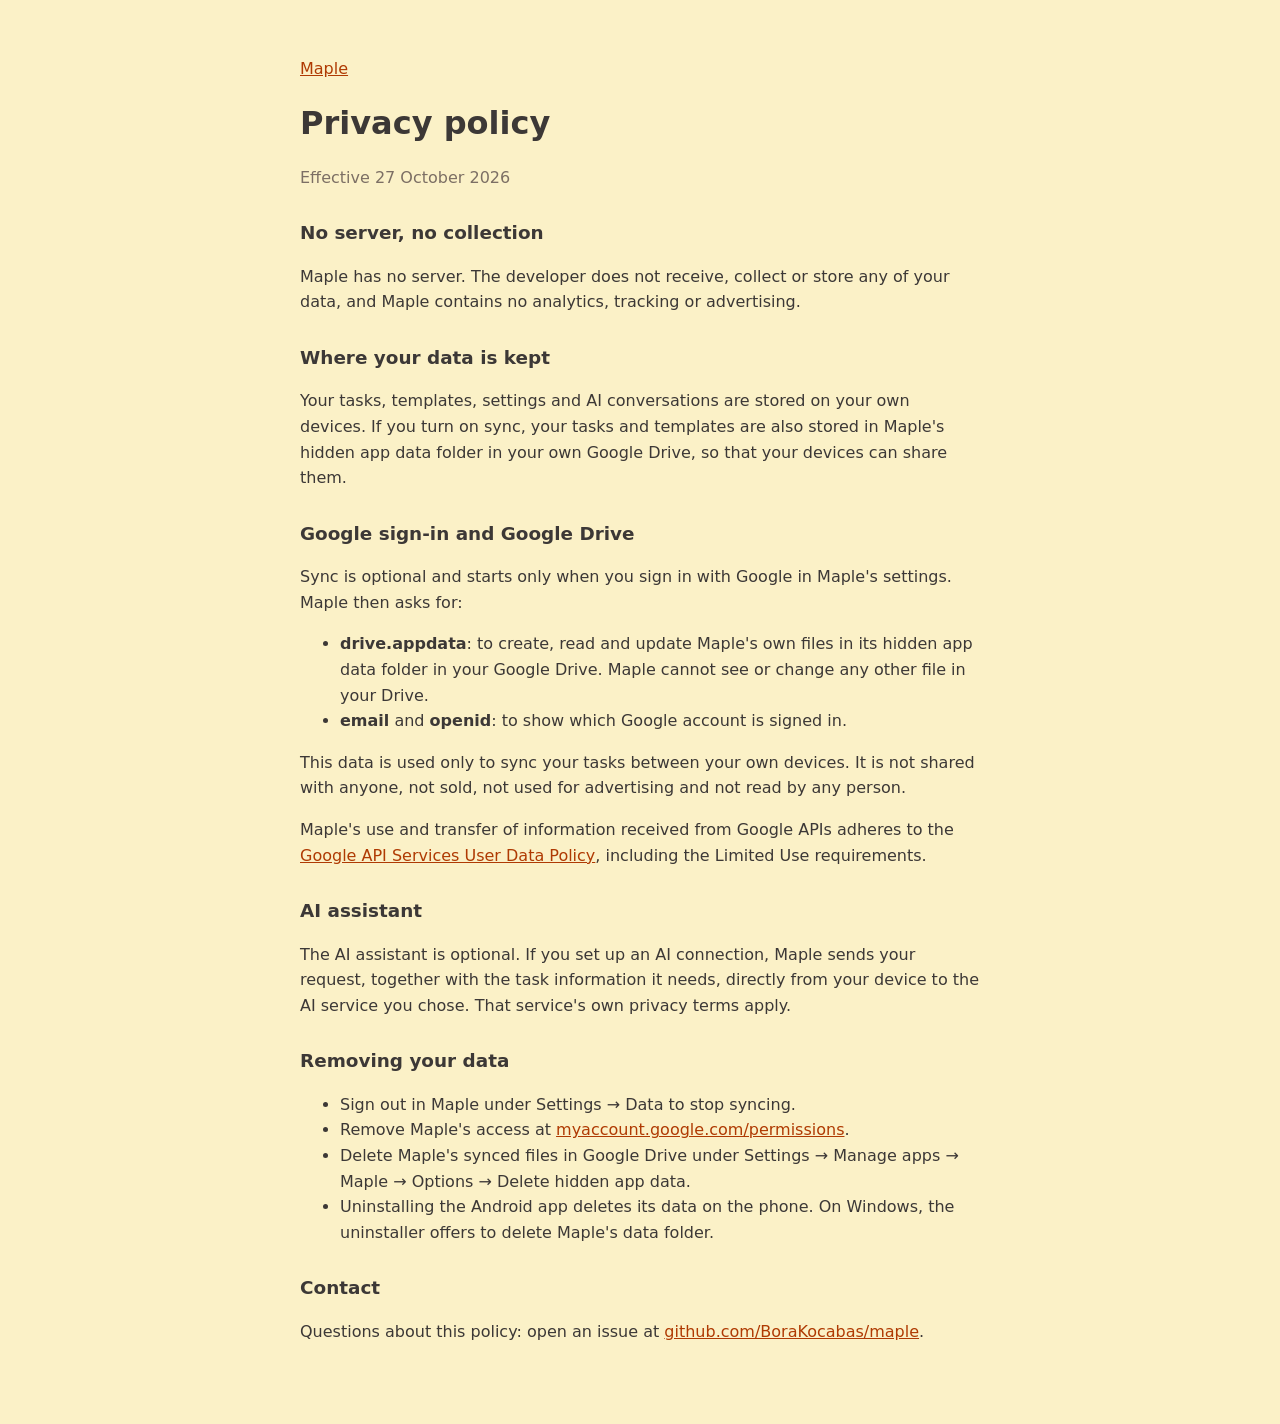
==== privacy.html @ 5adbca11 "Maple home page and privacy policy" ====
<!doctype html>
<html lang="en">
<head>
  <meta charset="utf-8">
  <meta name="viewport" content="width=device-width, initial-scale=1">
  <title>Maple privacy policy</title>
  <link rel="stylesheet" href="style.css">
</head>
<body>
  <main>
    <p><a href="./">Maple</a></p>
    <h1>Privacy policy</h1>
    <p class="muted">Effective 27 October 2026</p>

    <h2>No server, no collection</h2>
    <p>Maple has no server. The developer does not receive, collect or store any of your data, and Maple contains no analytics, tracking or advertising.</p>

    <h2>Where your data is kept</h2>
    <p>Your tasks, templates, settings and AI conversations are stored on your own devices. If you turn on sync, your tasks and templates are also stored in Maple's hidden app data folder in your own Google Drive, so that your devices can share them.</p>

    <h2>Google sign-in and Google Drive</h2>
    <p>Sync is optional and starts only when you sign in with Google in Maple's settings. Maple then asks for:</p>
    <ul>
      <li><strong>drive.appdata</strong>: to create, read and update Maple's own files in its hidden app data folder in your Google Drive. Maple cannot see or change any other file in your Drive.</li>
      <li><strong>email</strong> and <strong>openid</strong>: to show which Google account is signed in.</li>
    </ul>
    <p>This data is used only to sync your tasks between your own devices. It is not shared with anyone, not sold, not used for advertising and not read by any person.</p>
    <p>Maple's use and transfer of information received from Google APIs adheres to the <a href="https://developers.google.com/terms/api-services-user-data-policy">Google API Services User Data Policy</a>, including the Limited Use requirements.</p>

    <h2>AI assistant</h2>
    <p>The AI assistant is optional. If you set up an AI connection, Maple sends your request, together with the task information it needs, directly from your device to the AI service you chose. That service's own privacy terms apply.</p>

    <h2>Removing your data</h2>
    <ul>
      <li>Sign out in Maple under Settings → Data to stop syncing.</li>
      <li>Remove Maple's access at <a href="https://myaccount.google.com/permissions">myaccount.google.com/permissions</a>.</li>
      <li>Delete Maple's synced files in Google Drive under Settings → Manage apps → Maple → Options → Delete hidden app data.</li>
      <li>Uninstalling the Android app deletes its data on the phone. On Windows, the uninstaller offers to delete Maple's data folder.</li>
    </ul>

    <h2>Contact</h2>
    <p>Questions about this policy: open an issue at <a href="https://github.com/BoraKocabas/maple/issues">github.com/BoraKocabas/maple</a>.</p>
  </main>
</body>
</html>
---- style.css ----
:root {
  --bg: #fbf1c7;
  --text: #3c3836;
  --muted: #7c6f64;
  --accent: #af3a03;
}
@media (prefers-color-scheme: dark) {
  :root {
    --bg: #282828;
    --text: #ebdbb2;
    --muted: #a89984;
    --accent: #fe8019;
  }
}
body {
  margin: 0;
  background: var(--bg);
  color: var(--text);
  font: 16px/1.6 system-ui, -apple-system, "Segoe UI", sans-serif;
}
main {
  max-width: 680px;
  margin: 0 auto;
  padding: 40px 16px 64px;
}
h1 {
  margin: 0 0 12px;
}
h2 {
  margin: 28px 0 8px;
  font-size: 1.15em;
}
a {
  color: var(--accent);
}
.muted {
  color: var(--muted);
}
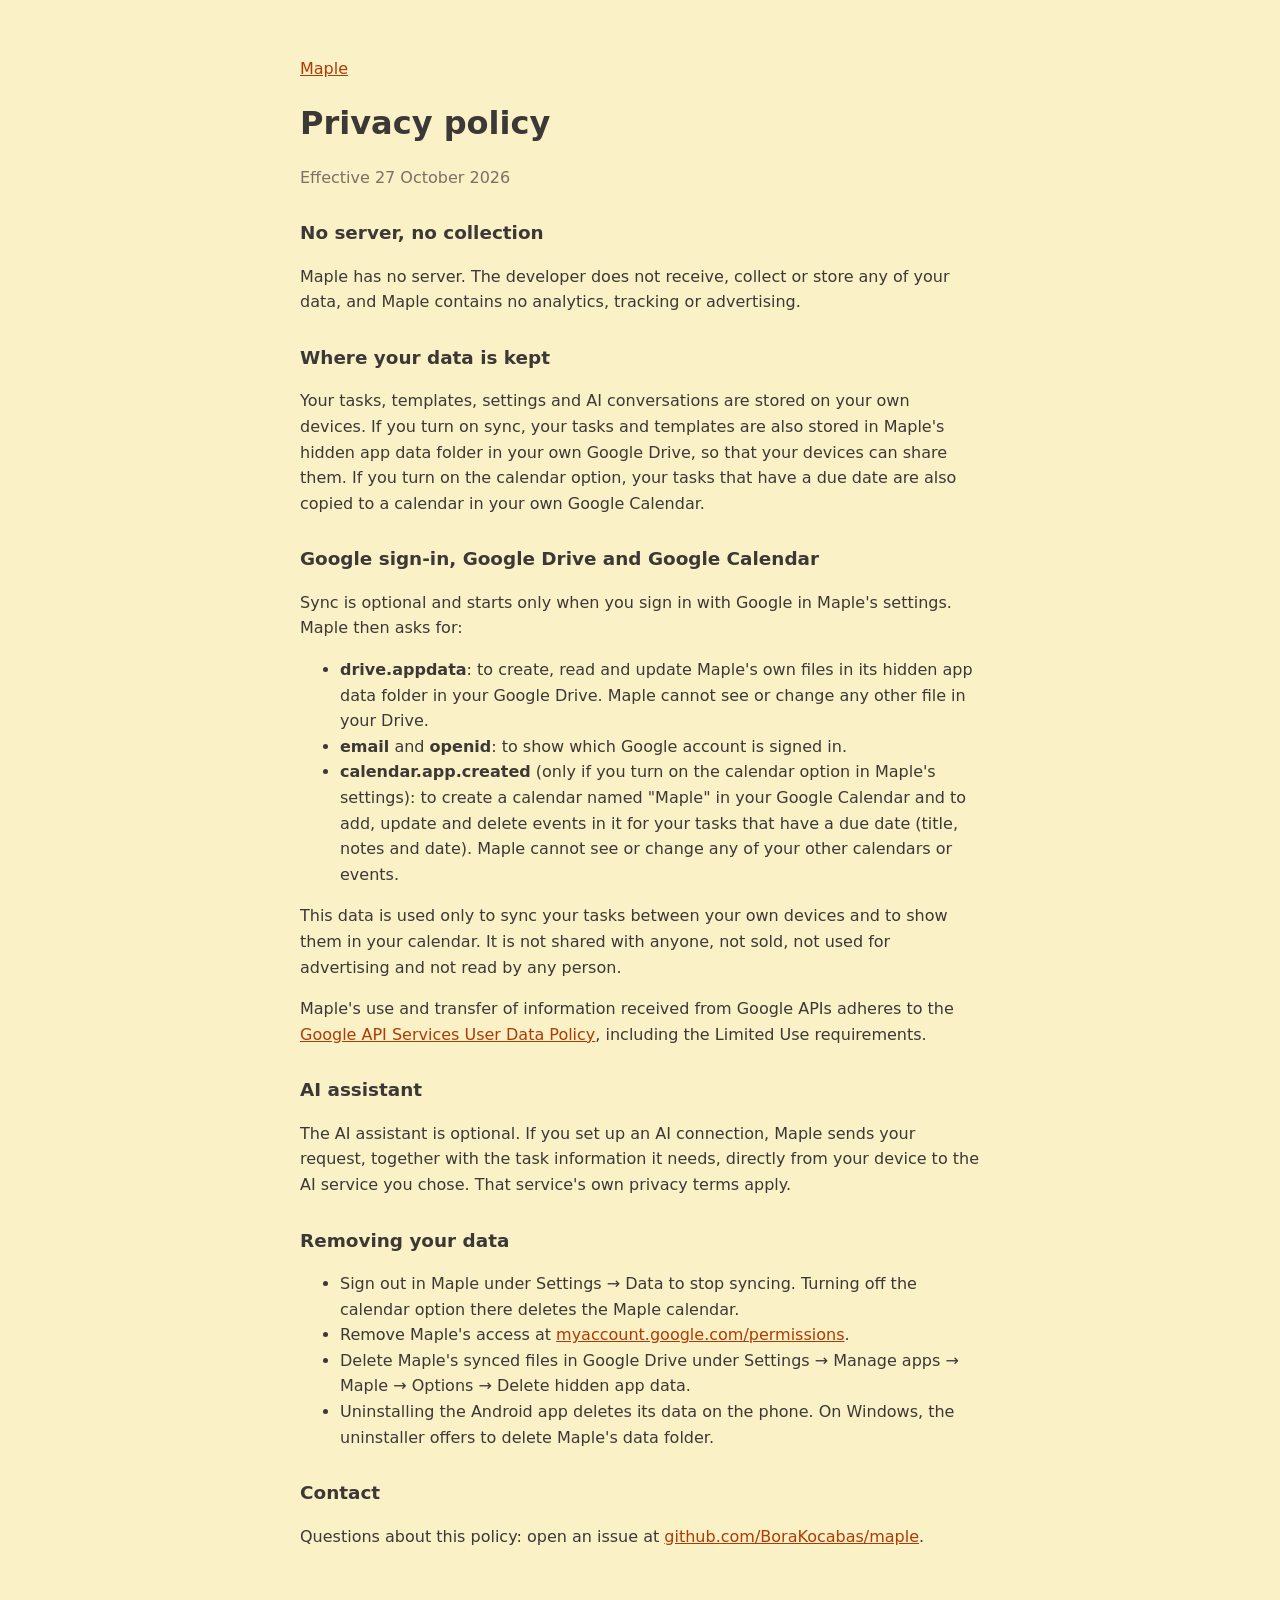
==== commit ab30b776: "Privacy policy: optional Google Calendar copy" ====
--- a/privacy.html
+++ b/privacy.html
@@ -16,15 +16,16 @@
     <p>Maple has no server. The developer does not receive, collect or store any of your data, and Maple contains no analytics, tracking or advertising.</p>
 
     <h2>Where your data is kept</h2>
-    <p>Your tasks, templates, settings and AI conversations are stored on your own devices. If you turn on sync, your tasks and templates are also stored in Maple's hidden app data folder in your own Google Drive, so that your devices can share them.</p>
+    <p>Your tasks, templates, settings and AI conversations are stored on your own devices. If you turn on sync, your tasks and templates are also stored in Maple's hidden app data folder in your own Google Drive, so that your devices can share them. If you turn on the calendar option, your tasks that have a due date are also copied to a calendar in your own Google Calendar.</p>
 
-    <h2>Google sign-in and Google Drive</h2>
+    <h2>Google sign-in, Google Drive and Google Calendar</h2>
     <p>Sync is optional and starts only when you sign in with Google in Maple's settings. Maple then asks for:</p>
     <ul>
       <li><strong>drive.appdata</strong>: to create, read and update Maple's own files in its hidden app data folder in your Google Drive. Maple cannot see or change any other file in your Drive.</li>
       <li><strong>email</strong> and <strong>openid</strong>: to show which Google account is signed in.</li>
+      <li><strong>calendar.app.created</strong> (only if you turn on the calendar option in Maple's settings): to create a calendar named "Maple" in your Google Calendar and to add, update and delete events in it for your tasks that have a due date (title, notes and date). Maple cannot see or change any of your other calendars or events.</li>
     </ul>
-    <p>This data is used only to sync your tasks between your own devices. It is not shared with anyone, not sold, not used for advertising and not read by any person.</p>
+    <p>This data is used only to sync your tasks between your own devices and to show them in your calendar. It is not shared with anyone, not sold, not used for advertising and not read by any person.</p>
     <p>Maple's use and transfer of information received from Google APIs adheres to the <a href="https://developers.google.com/terms/api-services-user-data-policy">Google API Services User Data Policy</a>, including the Limited Use requirements.</p>
 
     <h2>AI assistant</h2>
@@ -32,7 +33,7 @@
 
     <h2>Removing your data</h2>
     <ul>
-      <li>Sign out in Maple under Settings → Data to stop syncing.</li>
+      <li>Sign out in Maple under Settings → Data to stop syncing. Turning off the calendar option there deletes the Maple calendar.</li>
       <li>Remove Maple's access at <a href="https://myaccount.google.com/permissions">myaccount.google.com/permissions</a>.</li>
       <li>Delete Maple's synced files in Google Drive under Settings → Manage apps → Maple → Options → Delete hidden app data.</li>
       <li>Uninstalling the Android app deletes its data on the phone. On Windows, the uninstaller offers to delete Maple's data folder.</li>
